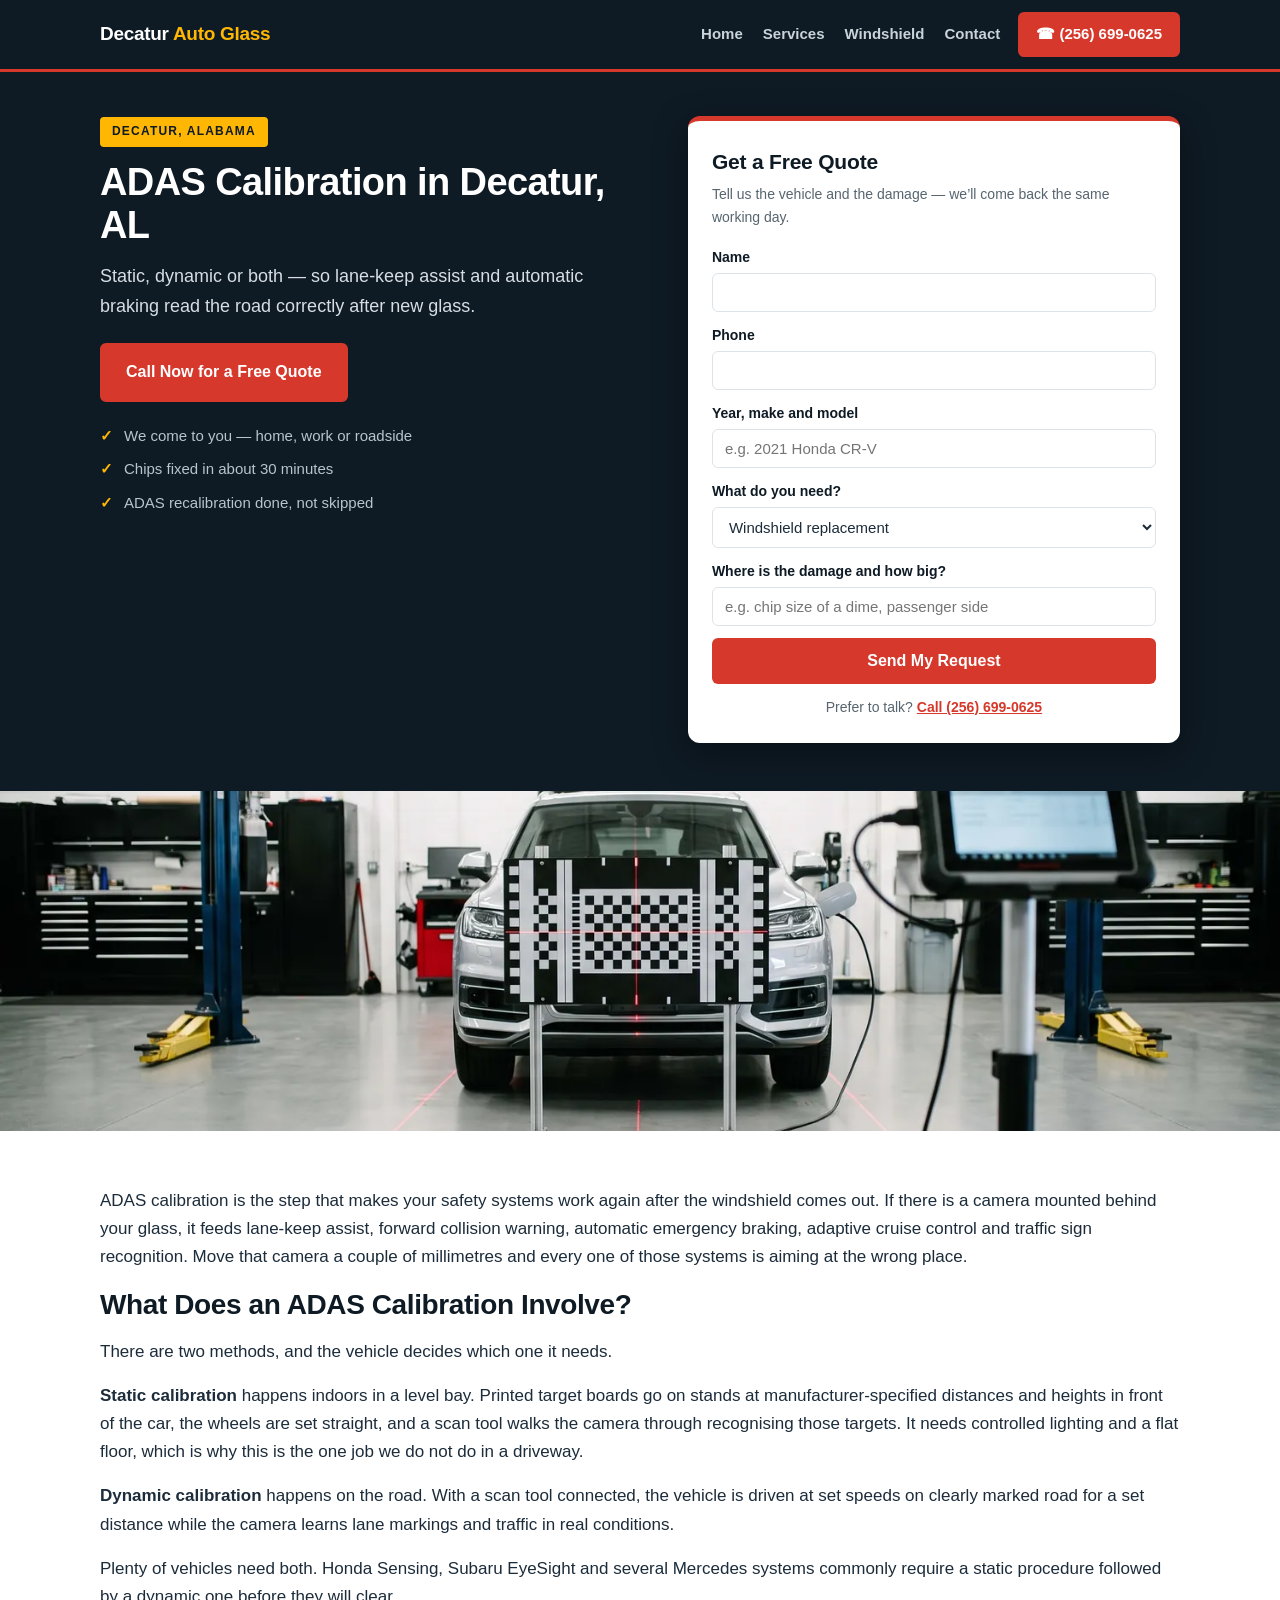
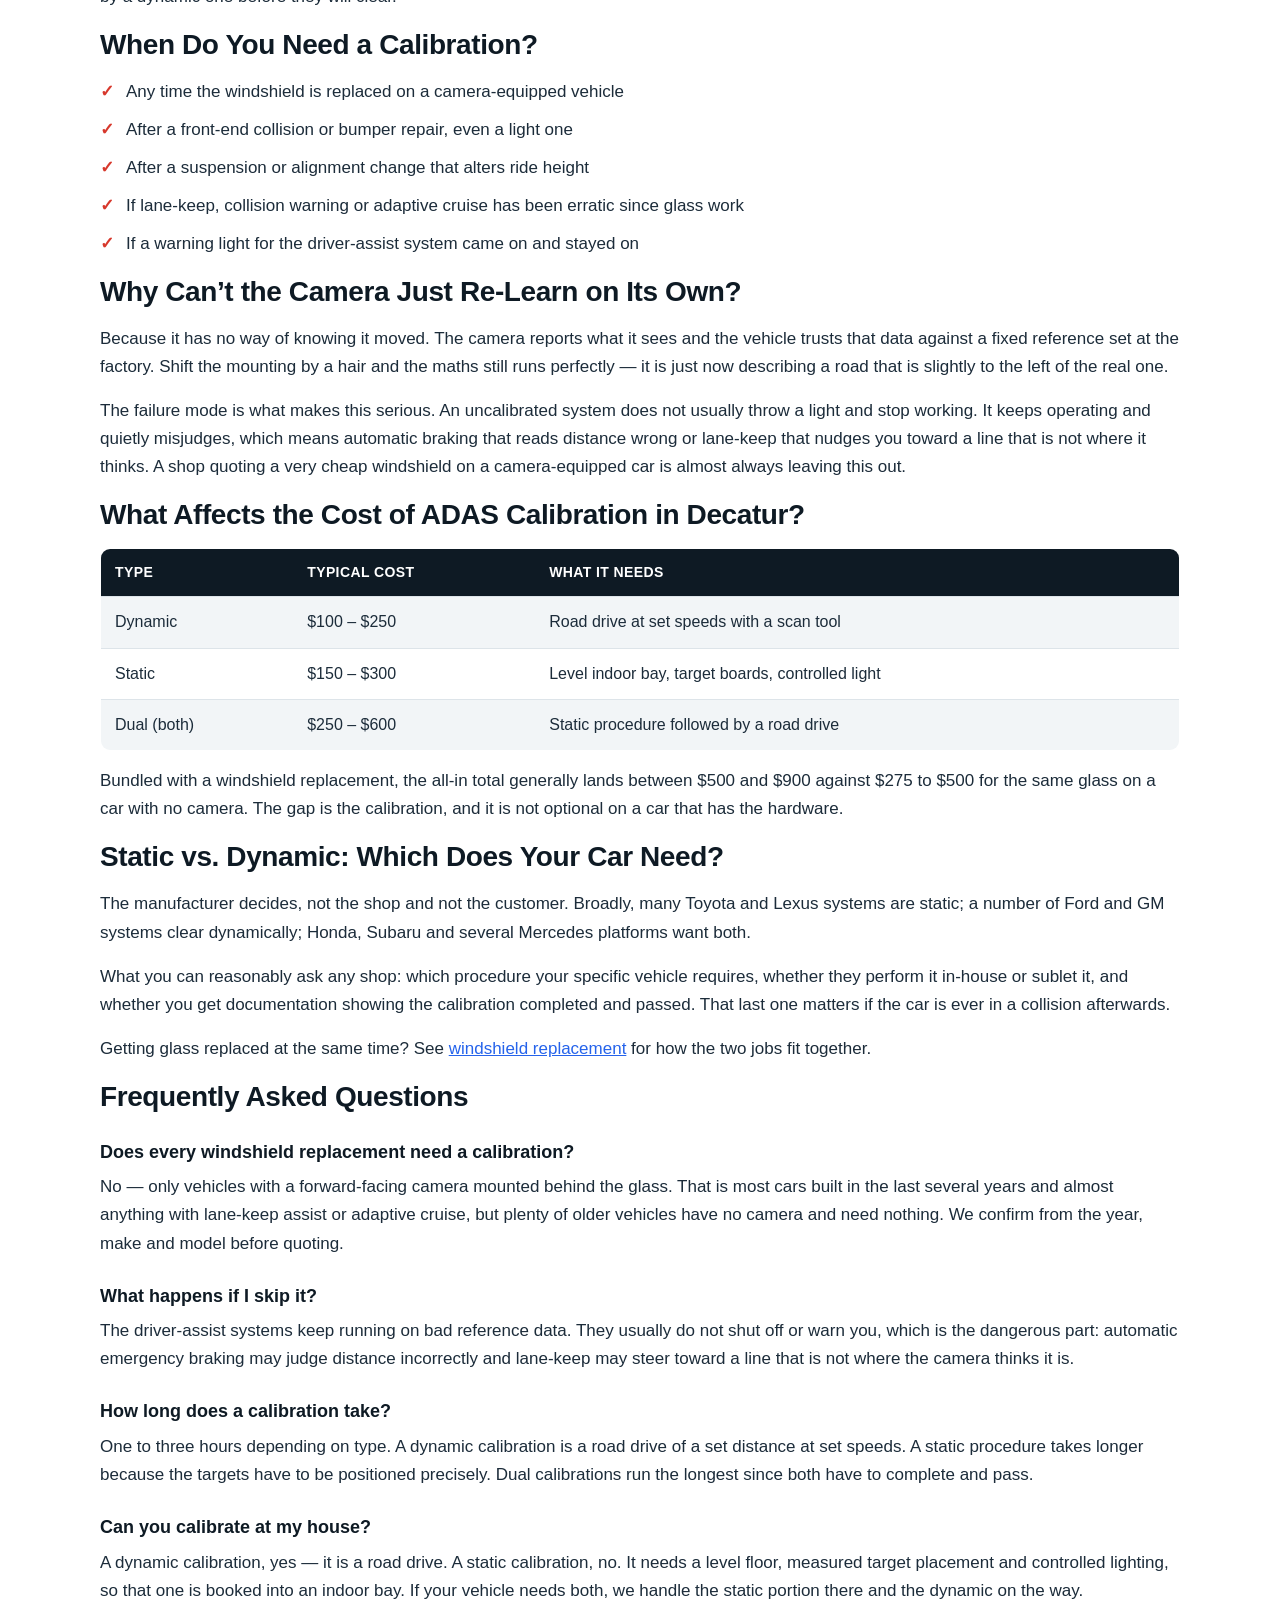
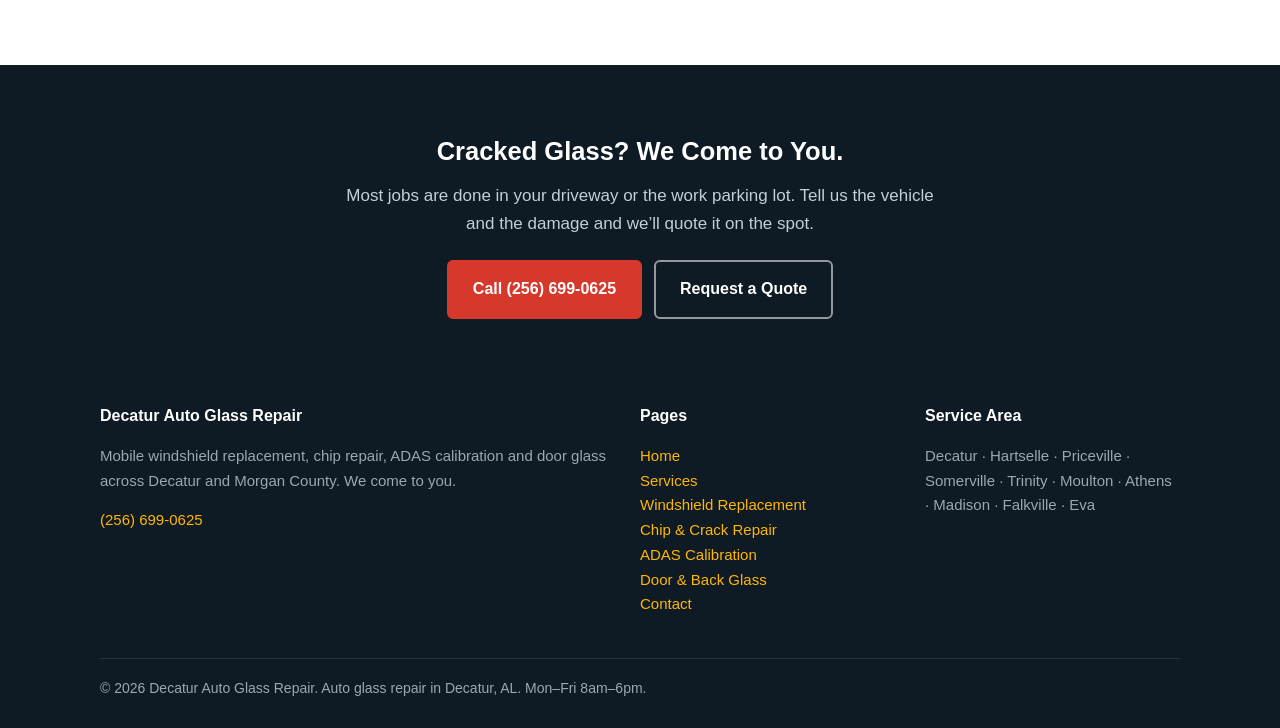
==== adas-calibration-decatur.html @ 7c1ac6b7 "Initial site build — Auto Glass Repair, Decatur AL Built to the 2026-08-31 standing rules from the o" ====
<!DOCTYPE html>
<html lang="en">
<head>
<meta charset="utf-8">
<meta name="viewport" content="width=device-width, initial-scale=1">
<title>ADAS Calibration in Decatur, AL | After New Glass</title>
<meta name="description" content="ADAS windshield camera calibration in Decatur, AL. Static, dynamic or dual, so lane-keep and automatic braking work after a replacement. (256) 699-0625.">
<link rel="canonical" href="https://www.decaturautoglassrepair.com/adas-calibration-decatur.html">
<link rel="stylesheet" href="styles.css">
</head>
<body>

<!-- NAV -->
<nav class="nav">
  <div class="nav-inner">
    <a class="brand" href="/">Decatur <span>Auto Glass</span></a>
    <div class="nav-links">
      <a href="/">Home</a>
      <a href="services.html">Services</a>
      <a href="windshield-replacement-decatur.html">Windshield</a>
      <a href="contact.html">Contact</a>
    </div>
    <a class="nav-cta" href="tel:+12566990625">&#9742; (256) 699-0625</a>
  </div>
</nav>

<header class="hero">
  <div class="wrap hero-grid">
    <div class="hero-copy">
      <span class="eyebrow">Decatur, Alabama</span>
      <h1>ADAS Calibration in Decatur, AL</h1>
      <p class="hero-sub">Static, dynamic or both &mdash; so lane-keep assist and automatic braking read the road correctly after new glass.</p>
      <a class="btn" href="tel:+12566990625">Call Now for a Free Quote</a>
      <ul class="hero-points">
        <li>We come to you &mdash; home, work or roadside</li>
        <li>Chips fixed in about 30 minutes</li>
        <li>ADAS recalibration done, not skipped</li>
      </ul>
    </div>
    <div class="hero-form">
      <h2>Get a Free Quote</h2>
      <p class="form-note">Tell us the vehicle and the damage &mdash; we&rsquo;ll come back the same working day.</p>
      <form action="https://formspree.io/f/mzebyjeb" method="POST">
        <input type="hidden" name="_subject" value="New Lead &mdash; ADAS Calibration">
        <label for="hf-name">Name</label>
        <input type="text" id="hf-name" name="name" required>
        <label for="hf-phone">Phone</label>
        <input type="tel" id="hf-phone" name="phone" required>
        <label for="hf-vehicle">Year, make and model</label>
        <input type="text" id="hf-vehicle" name="vehicle" placeholder="e.g. 2021 Honda CR-V" required>
        <label for="hf-service">What do you need?</label>
        <select id="hf-service" name="service">
          <option>Windshield replacement</option>
          <option>Chip or crack repair</option>
          <option>ADAS calibration</option>
          <option>Door or back glass</option>
          <option>Not sure &mdash; need advice</option>
        </select>
        <label for="hf-damage">Where is the damage and how big?</label>
        <input type="text" id="hf-damage" name="damage" placeholder="e.g. chip size of a dime, passenger side">
        <input type="text" name="_gotcha" style="display:none" tabindex="-1">
        <button type="submit">Send My Request</button>
      </form>
      <p class="form-alt">Prefer to talk? <a href="tel:+12566990625">Call (256) 699-0625</a></p>
    </div>
  </div>
</header>

<section class="hero-band">
  <img src="adas-calibration-decatur.webp" alt="Static calibration target board set up in front of an SUV" width="1600" height="900">
</section>

<section class="section">
  <div class="wrap">
<p>ADAS calibration is the step that makes your safety systems work again after the windshield comes out. If there is a camera mounted behind your glass, it feeds lane-keep assist, forward collision warning, automatic emergency braking, adaptive cruise control and traffic sign recognition. Move that camera a couple of millimetres and every one of those systems is aiming at the wrong place.</p>

<h2>What Does an ADAS Calibration Involve?</h2>
<p>There are two methods, and the vehicle decides which one it needs.</p>
<p><strong>Static calibration</strong> happens indoors in a level bay. Printed target boards go on stands at manufacturer-specified distances and heights in front of the car, the wheels are set straight, and a scan tool walks the camera through recognising those targets. It needs controlled lighting and a flat floor, which is why this is the one job we do not do in a driveway.</p>
<p><strong>Dynamic calibration</strong> happens on the road. With a scan tool connected, the vehicle is driven at set speeds on clearly marked road for a set distance while the camera learns lane markings and traffic in real conditions.</p>
<p>Plenty of vehicles need both. Honda Sensing, Subaru EyeSight and several Mercedes systems commonly require a static procedure followed by a dynamic one before they will clear.</p>

<h2>When Do You Need a Calibration?</h2>
<ul class="checks">
  <li>Any time the windshield is replaced on a camera-equipped vehicle</li>
  <li>After a front-end collision or bumper repair, even a light one</li>
  <li>After a suspension or alignment change that alters ride height</li>
  <li>If lane-keep, collision warning or adaptive cruise has been erratic since glass work</li>
  <li>If a warning light for the driver-assist system came on and stayed on</li>
</ul>

<h2>Why Can&rsquo;t the Camera Just Re-Learn on Its Own?</h2>
<p>Because it has no way of knowing it moved. The camera reports what it sees and the vehicle trusts that data against a fixed reference set at the factory. Shift the mounting by a hair and the maths still runs perfectly &mdash; it is just now describing a road that is slightly to the left of the real one.</p>
<p>The failure mode is what makes this serious. An uncalibrated system does not usually throw a light and stop working. It keeps operating and quietly misjudges, which means automatic braking that reads distance wrong or lane-keep that nudges you toward a line that is not where it thinks. A shop quoting a very cheap windshield on a camera-equipped car is almost always leaving this out.</p>

<h2>What Affects the Cost of ADAS Calibration in Decatur?</h2>
<div class="table-scroll">
<table class="price">
  <tr><th>Type</th><th>Typical cost</th><th>What it needs</th></tr>
  <tr><td>Dynamic</td><td>$100 &ndash; $250</td><td>Road drive at set speeds with a scan tool</td></tr>
  <tr><td>Static</td><td>$150 &ndash; $300</td><td>Level indoor bay, target boards, controlled light</td></tr>
  <tr><td>Dual (both)</td><td>$250 &ndash; $600</td><td>Static procedure followed by a road drive</td></tr>
</table>
</div>
<p>Bundled with a windshield replacement, the all-in total generally lands between $500 and $900 against $275 to $500 for the same glass on a car with no camera. The gap is the calibration, and it is not optional on a car that has the hardware.</p>

<h2>Static vs. Dynamic: Which Does Your Car Need?</h2>
<p>The manufacturer decides, not the shop and not the customer. Broadly, many Toyota and Lexus systems are static; a number of Ford and GM systems clear dynamically; Honda, Subaru and several Mercedes platforms want both.</p>
<p>What you can reasonably ask any shop: which procedure your specific vehicle requires, whether they perform it in-house or sublet it, and whether you get documentation showing the calibration completed and passed. That last one matters if the car is ever in a collision afterwards.</p>
<p>Getting glass replaced at the same time? See <a href="windshield-replacement-decatur.html" style="color: #2563eb; text-decoration: underline;">windshield replacement</a> for how the two jobs fit together.</p>

    <div class="faq">
<h2>Frequently Asked Questions</h2>
<h3>Does every windshield replacement need a calibration?</h3>
<p>No &mdash; only vehicles with a forward-facing camera mounted behind the glass. That is most cars built in the last several years and almost anything with lane-keep assist or adaptive cruise, but plenty of older vehicles have no camera and need nothing. We confirm from the year, make and model before quoting.</p>
<h3>What happens if I skip it?</h3>
<p>The driver-assist systems keep running on bad reference data. They usually do not shut off or warn you, which is the dangerous part: automatic emergency braking may judge distance incorrectly and lane-keep may steer toward a line that is not where the camera thinks it is.</p>
<h3>How long does a calibration take?</h3>
<p>One to three hours depending on type. A dynamic calibration is a road drive of a set distance at set speeds. A static procedure takes longer because the targets have to be positioned precisely. Dual calibrations run the longest since both have to complete and pass.</p>
<h3>Can you calibrate at my house?</h3>
<p>A dynamic calibration, yes &mdash; it is a road drive. A static calibration, no. It needs a level floor, measured target placement and controlled lighting, so that one is booked into an indoor bay. If your vehicle needs both, we handle the static portion there and the dynamic on the way.</p>
    </div>
  </div>
</section>

<section class="band">
  <div class="wrap">
    <h2>Cracked Glass? We Come to You.</h2>
    <p>Most jobs are done in your driveway or the work parking lot. Tell us the vehicle and the damage and we&rsquo;ll quote it on the spot.</p>
    <div class="btn-row" style="justify-content:center">
      <a class="btn" href="tel:+12566990625">Call (256) 699-0625</a>
      <a class="btn btn-ghost" href="contact.html">Request a Quote</a>
    </div>
  </div>
</section>

<!-- FOOTER -->
<footer class="footer">
  <div class="wrap">
    <div class="foot-grid">
      <div>
        <h4>Decatur Auto Glass Repair</h4>
        <p>Mobile windshield replacement, chip repair, ADAS calibration and door glass across Decatur and Morgan County. We come to you.</p>
        <p><a href="tel:+12566990625">(256) 699-0625</a></p>
      </div>
      <div>
        <h4>Pages</h4>
        <p><a href="/">Home</a><br>
        <a href="services.html">Services</a><br>
        <a href="windshield-replacement-decatur.html">Windshield Replacement</a><br>
        <a href="windshield-chip-repair-decatur.html">Chip &amp; Crack Repair</a><br>
        <a href="adas-calibration-decatur.html">ADAS Calibration</a><br>
        <a href="car-window-replacement-decatur.html">Door &amp; Back Glass</a><br>
        <a href="contact.html">Contact</a></p>
      </div>
      <div>
        <h4>Service Area</h4>
        <p>Decatur &middot; Hartselle &middot; Priceville &middot; Somerville &middot; Trinity &middot; Moulton &middot; Athens &middot; Madison &middot; Falkville &middot; Eva</p>
      </div>
    </div>
    <div class="foot-bottom">&copy; 2026 Decatur Auto Glass Repair. Auto glass repair in Decatur, AL. Mon&ndash;Fri 8am&ndash;6pm.</div>
  </div>
</footer>

<script type="application/ld+json">
{"@context": "https://schema.org", "@type": "AutoGlassShop", "name": "Decatur Auto Glass Repair", "telephone": "(256) 699-0625", "address": {"@type": "PostalAddress", "addressLocality": "Decatur", "addressRegion": "AL", "addressCountry": "US"}, "areaServed": "Decatur, AL", "description": "Mobile auto glass repair in Decatur, AL", "openingHours": "Mo-Fr 08:00-18:00"}
</script>
<script type="application/ld+json">
{"@context": "https://schema.org", "@type": "FAQPage", "mainEntity": [{"@type": "Question", "name": "Does every windshield replacement need a calibration?", "acceptedAnswer": {"@type": "Answer", "text": "No &mdash; only vehicles with a forward-facing camera mounted behind the glass. That is most cars built in the last several years and almost anything with lane-keep assist or adaptive cruise, but plenty of older vehicles have no camera and need nothing. We confirm from the year, make and model before quoting."}}, {"@type": "Question", "name": "What happens if I skip it?", "acceptedAnswer": {"@type": "Answer", "text": "The driver-assist systems keep running on bad reference data. They usually do not shut off or warn you, which is the dangerous part: automatic emergency braking may judge distance incorrectly and lane-keep may steer toward a line that is not where the camera thinks it is."}}, {"@type": "Question", "name": "How long does a calibration take?", "acceptedAnswer": {"@type": "Answer", "text": "One to three hours depending on type. A dynamic calibration is a road drive of a set distance at set speeds. A static procedure takes longer because the targets have to be positioned precisely. Dual calibrations run the longest since both have to complete and pass."}}, {"@type": "Question", "name": "Can you calibrate at my house?", "acceptedAnswer": {"@type": "Answer", "text": "A dynamic calibration, yes &mdash; it is a road drive. A static calibration, no. It needs a level floor, measured target placement and controlled lighting, so that one is booked into an indoor bay. If your vehicle needs both, we handle the static portion there and the dynamic on the way."}}]}
</script>
<script type="application/ld+json">
{"@context": "https://schema.org", "@type": "Service", "serviceType": "ADAS Calibration", "areaServed": "Decatur", "provider": {"@type": "AutoGlassShop", "name": "Decatur Auto Glass Repair"}}
</script>
</body>
</html>
---- styles.css ----
:root{
  --ink:#0e1a24; --steel:#1c2c3a; --red:#d7382c; --red-dk:#b52c22;
  --amber:#ffb703; --light:#f2f5f7; --white:#fff; --muted:#56656f;
  --line:#dde4e9; --shadow:0 6px 24px rgba(14,26,36,.11);
}
*{box-sizing:border-box}
body{margin:0;font-family:-apple-system,BlinkMacSystemFont,"Segoe UI",Roboto,Helvetica,Arial,sans-serif;
  color:var(--steel);background:var(--white);line-height:1.65;font-size:17px;-webkit-font-smoothing:antialiased}
img{max-width:100%;height:auto;display:block}
a{color:var(--red)}
.wrap{max-width:1120px;margin:0 auto;padding:0 20px}

/* NAV */
.nav{position:sticky;top:0;z-index:50;background:var(--ink);border-bottom:3px solid var(--red)}
.nav-inner{max-width:1120px;margin:0 auto;padding:12px 20px;display:flex;align-items:center;gap:18px;flex-wrap:wrap}
.brand{color:var(--white);font-weight:800;font-size:19px;letter-spacing:-.3px;text-decoration:none;line-height:1.2}
.brand span{color:var(--amber)}
.nav-links{display:flex;gap:20px;margin-left:auto;flex-wrap:wrap}
.nav-links a{color:#c9d3da;text-decoration:none;font-size:15px;font-weight:600}
.nav-links a:hover{color:var(--amber)}
.nav-cta{background:var(--red);color:var(--white);text-decoration:none;font-weight:800;font-size:15px;
  padding:10px 18px;border-radius:6px;white-space:nowrap}
.nav-cta:hover{background:var(--red-dk)}

/* HERO + QUOTE FORM */
.hero{background:var(--ink);padding:44px 0 48px}
.hero-grid{display:grid;grid-template-columns:1.05fr .95fr;gap:44px;align-items:start}
.hero-copy h1{color:var(--white);font-size:38px;line-height:1.15;margin:0 0 14px;font-weight:800;letter-spacing:-.6px}
.hero-copy p.hero-sub{color:#d6dee4;font-size:18px;margin:0 0 22px}
.eyebrow{display:inline-block;background:var(--amber);color:var(--ink);font-weight:800;font-size:12px;
  letter-spacing:1.2px;text-transform:uppercase;padding:5px 12px;border-radius:4px;margin-bottom:14px}
.hero-points{list-style:none;padding:0;margin:22px 0 0}
.hero-points li{color:#b9c4cd;font-size:15px;padding-left:24px;position:relative;margin-bottom:9px}
.hero-points li:before{content:"\2713";position:absolute;left:0;color:var(--amber);font-weight:800}
.hero-form{background:var(--white);border-radius:12px;padding:24px;box-shadow:0 10px 34px rgba(0,0,0,.36);
  border-top:5px solid var(--red)}
.hero-form h2{font-size:21px;margin:0 0 4px;color:var(--ink);font-weight:800;letter-spacing:-.2px}
.hero-form .form-note{font-size:14px;color:var(--muted);margin:0 0 16px}
.hero-form label{font-size:14px;margin-bottom:4px}
.hero-form input,.hero-form select{margin-bottom:12px;padding:10px 12px;font-size:15px}
.hero-form button{width:100%;padding:14px 20px;font-size:16px}
.form-alt{text-align:center;font-size:14px;color:var(--muted);margin:12px 0 0}
.form-alt a{font-weight:700}
.hero-band{line-height:0;background:var(--ink)}
.hero-band img{width:100%;height:340px;object-fit:cover}

.btn{display:inline-block;background:var(--red);color:var(--white);text-decoration:none;font-weight:800;
  padding:14px 24px;border-radius:6px;font-size:16px;border:2px solid var(--red)}
.btn:hover{background:var(--red-dk);border-color:var(--red-dk)}
.btn-ghost{background:transparent;color:var(--white);border:2px solid rgba(255,255,255,.55)}

/* SECTIONS */
.section{padding:56px 0}
.section.alt{background:var(--light)}
.section h2{font-size:28px;line-height:1.25;margin:0 0 16px;color:var(--ink);font-weight:800;letter-spacing:-.4px}
.section h3{font-size:19px;margin:26px 0 8px;color:var(--ink);font-weight:700}
.section p{margin:0 0 16px}
.lead{font-size:19px;color:var(--muted)}
.grid2{display:grid;grid-template-columns:1fr 1fr;gap:36px;align-items:start}
.grid3{display:grid;grid-template-columns:repeat(3,1fr);gap:22px}
.card{background:var(--white);border:1px solid var(--line);border-radius:10px;padding:22px;box-shadow:var(--shadow)}
.card h3{margin-top:0}
.figure{border-radius:10px;overflow:hidden;box-shadow:var(--shadow)}
ul.checks{list-style:none;padding:0;margin:0 0 16px}
ul.checks li{padding-left:26px;position:relative;margin-bottom:10px}
ul.checks li:before{content:"\2713";position:absolute;left:0;color:var(--red);font-weight:800}

/* VERDICT BOX — repair vs replace */
.verdict{display:grid;grid-template-columns:1fr 1fr;gap:20px;margin:0 0 18px}
.verdict > div{border-radius:10px;padding:20px;border:2px solid var(--line);background:var(--white)}
.verdict .ok{border-color:#2e7d32}
.verdict .no{border-color:var(--red)}
.verdict h3{margin-top:0}

table.price{width:100%;border-collapse:collapse;margin:0 0 16px;background:var(--white);
  border:1px solid var(--line);border-radius:10px;overflow:hidden;font-size:16px}
table.price th{background:var(--ink);color:var(--white);text-align:left;padding:12px 14px;font-size:14px;
  letter-spacing:.4px;text-transform:uppercase}
table.price td{padding:12px 14px;border-top:1px solid var(--line)}
table.price tr:nth-child(even) td{background:var(--light)}
.table-scroll{overflow-x:auto}

.band{background:var(--ink);color:var(--white);padding:44px 0;text-align:center}
.band h2{color:var(--white);margin-bottom:10px}
.band p{color:#c4ced6;max-width:620px;margin:0 auto 22px}
.btn-row{display:flex;gap:12px;flex-wrap:wrap}

.faq h3{font-size:18px;margin:24px 0 6px;color:var(--ink)}
.faq p{margin:0 0 4px}

/* SERVICES GRID */
.svc-grid{display:grid;grid-template-columns:repeat(4,1fr);gap:20px}
.svc-card{background:var(--white);border:1px solid var(--line);border-radius:10px;overflow:hidden;
  box-shadow:var(--shadow);display:flex;flex-direction:column}
.svc-card img{width:100%;height:160px;object-fit:cover}
.svc-card .svc-body{padding:16px 18px 18px;display:flex;flex-direction:column;flex:1}
.svc-card h3{margin:0 0 8px;font-size:17px;color:var(--ink);font-weight:700}
.svc-card p{font-size:14.5px;color:var(--muted);margin:0 0 14px;flex:1}
.svc-card a.svc-link{font-weight:700;font-size:14.5px;color:#2563eb;text-decoration:underline}

/* FOOTER */
.footer{background:var(--ink);color:#9aa8b3;padding:40px 0 28px;font-size:15px}
.footer a{color:var(--amber);text-decoration:none}
.footer h4{color:var(--white);font-size:16px;margin:0 0 10px}
.foot-grid{display:grid;grid-template-columns:2fr 1fr 1fr;gap:30px;margin-bottom:26px}
.foot-bottom{border-top:1px solid #24333f;padding-top:18px;font-size:14px}

form label{display:block;font-weight:700;margin-bottom:6px;font-size:15px;color:var(--ink)}
form input,form select,form textarea{width:100%;padding:12px 14px;border:1px solid var(--line);
  border-radius:6px;font-size:16px;font-family:inherit;margin-bottom:16px;background:var(--white);color:var(--steel)}
form button{background:var(--red);color:var(--white);border:0;padding:14px 28px;border-radius:6px;
  font-size:17px;font-weight:800;cursor:pointer;font-family:inherit}
form button:hover{background:var(--red-dk)}

@media(max-width:980px){ .svc-grid{grid-template-columns:1fr 1fr} }
@media(max-width:860px){
  .grid2,.grid3,.foot-grid,.verdict,.hero-grid{grid-template-columns:1fr}
  .hero-grid{gap:30px}
  .hero-copy h1{font-size:29px}
  .hero-band img{height:220px}
  .svc-grid{grid-template-columns:1fr}
  .nav-links{order:3;margin-left:0;width:100%;gap:16px}
  .nav-cta{margin-left:auto}
  .section{padding:40px 0}
}

/* repair-vs-replace box: green ticks on the left, red crosses on the right */
.verdict .ok ul.checks li:before{content:"\2713";color:#2e7d32}
.verdict .no ul.checks li:before{content:"\2717";color:var(--red)}
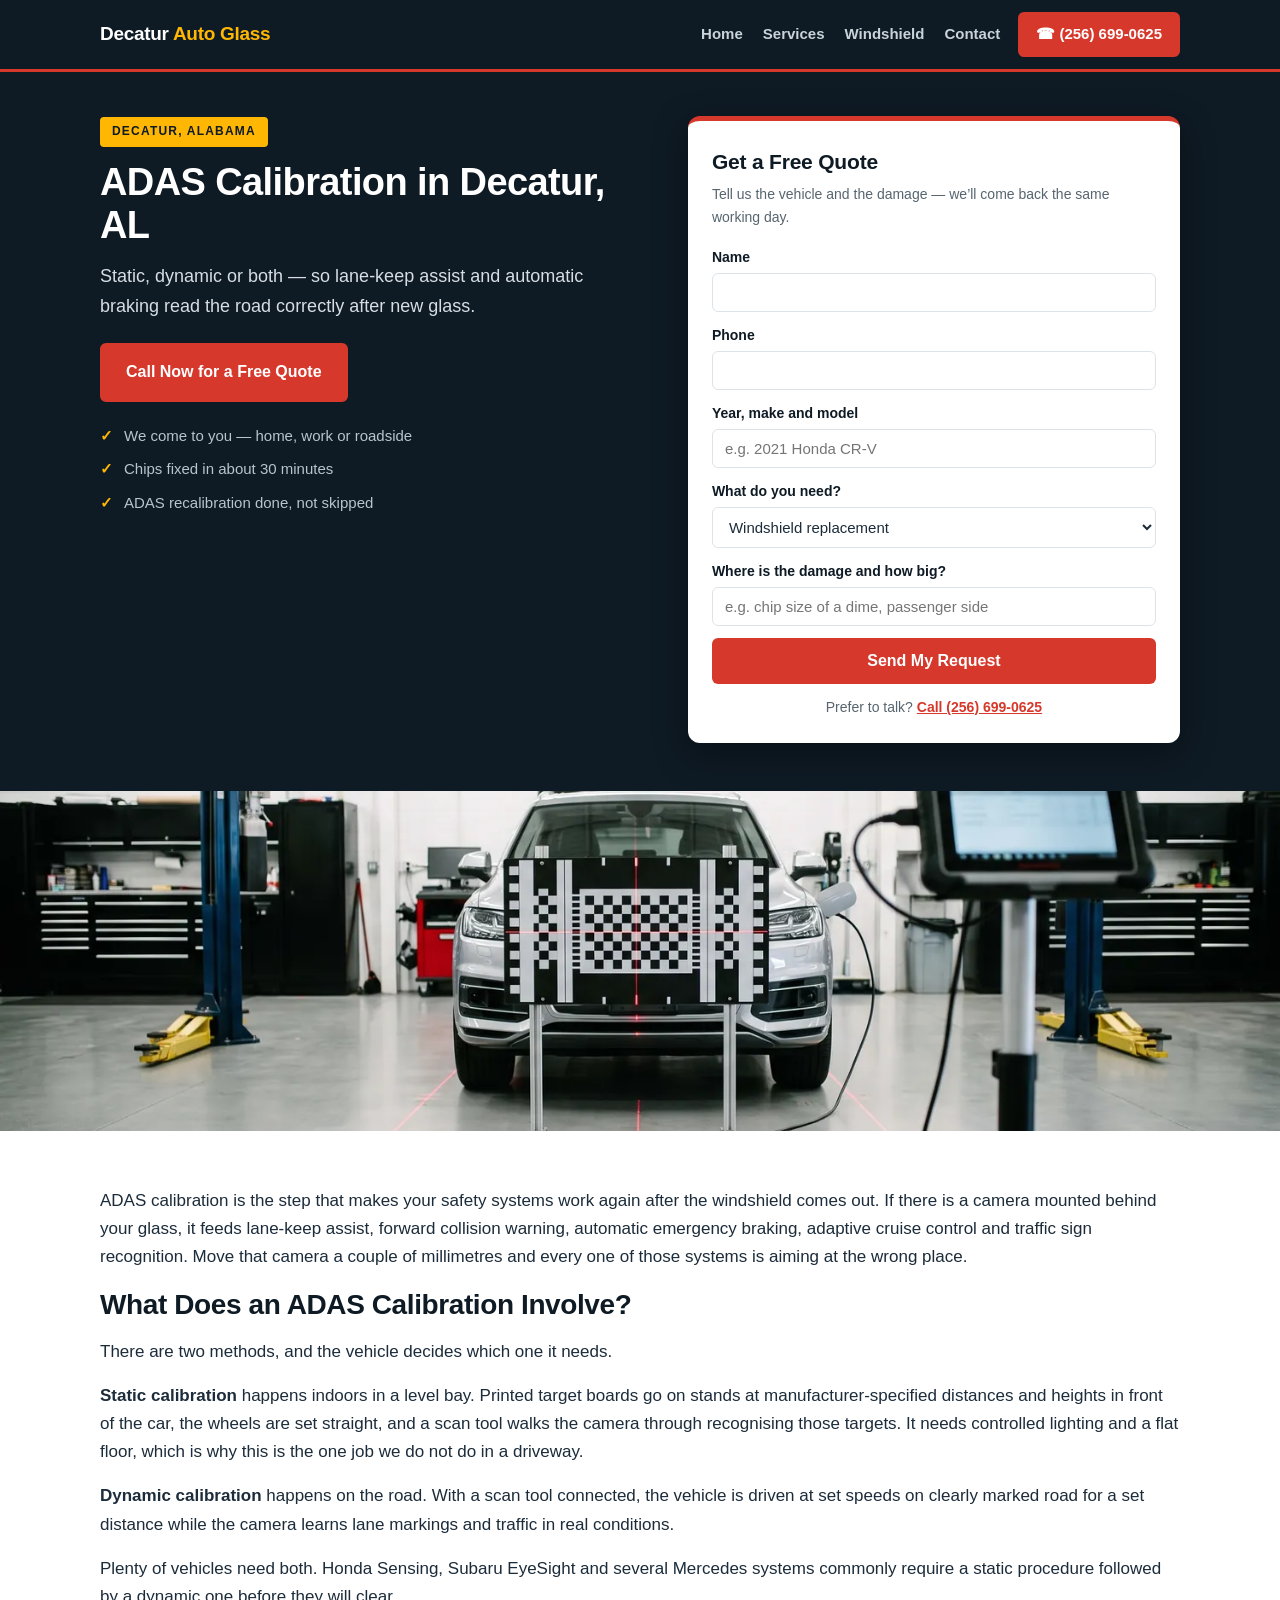
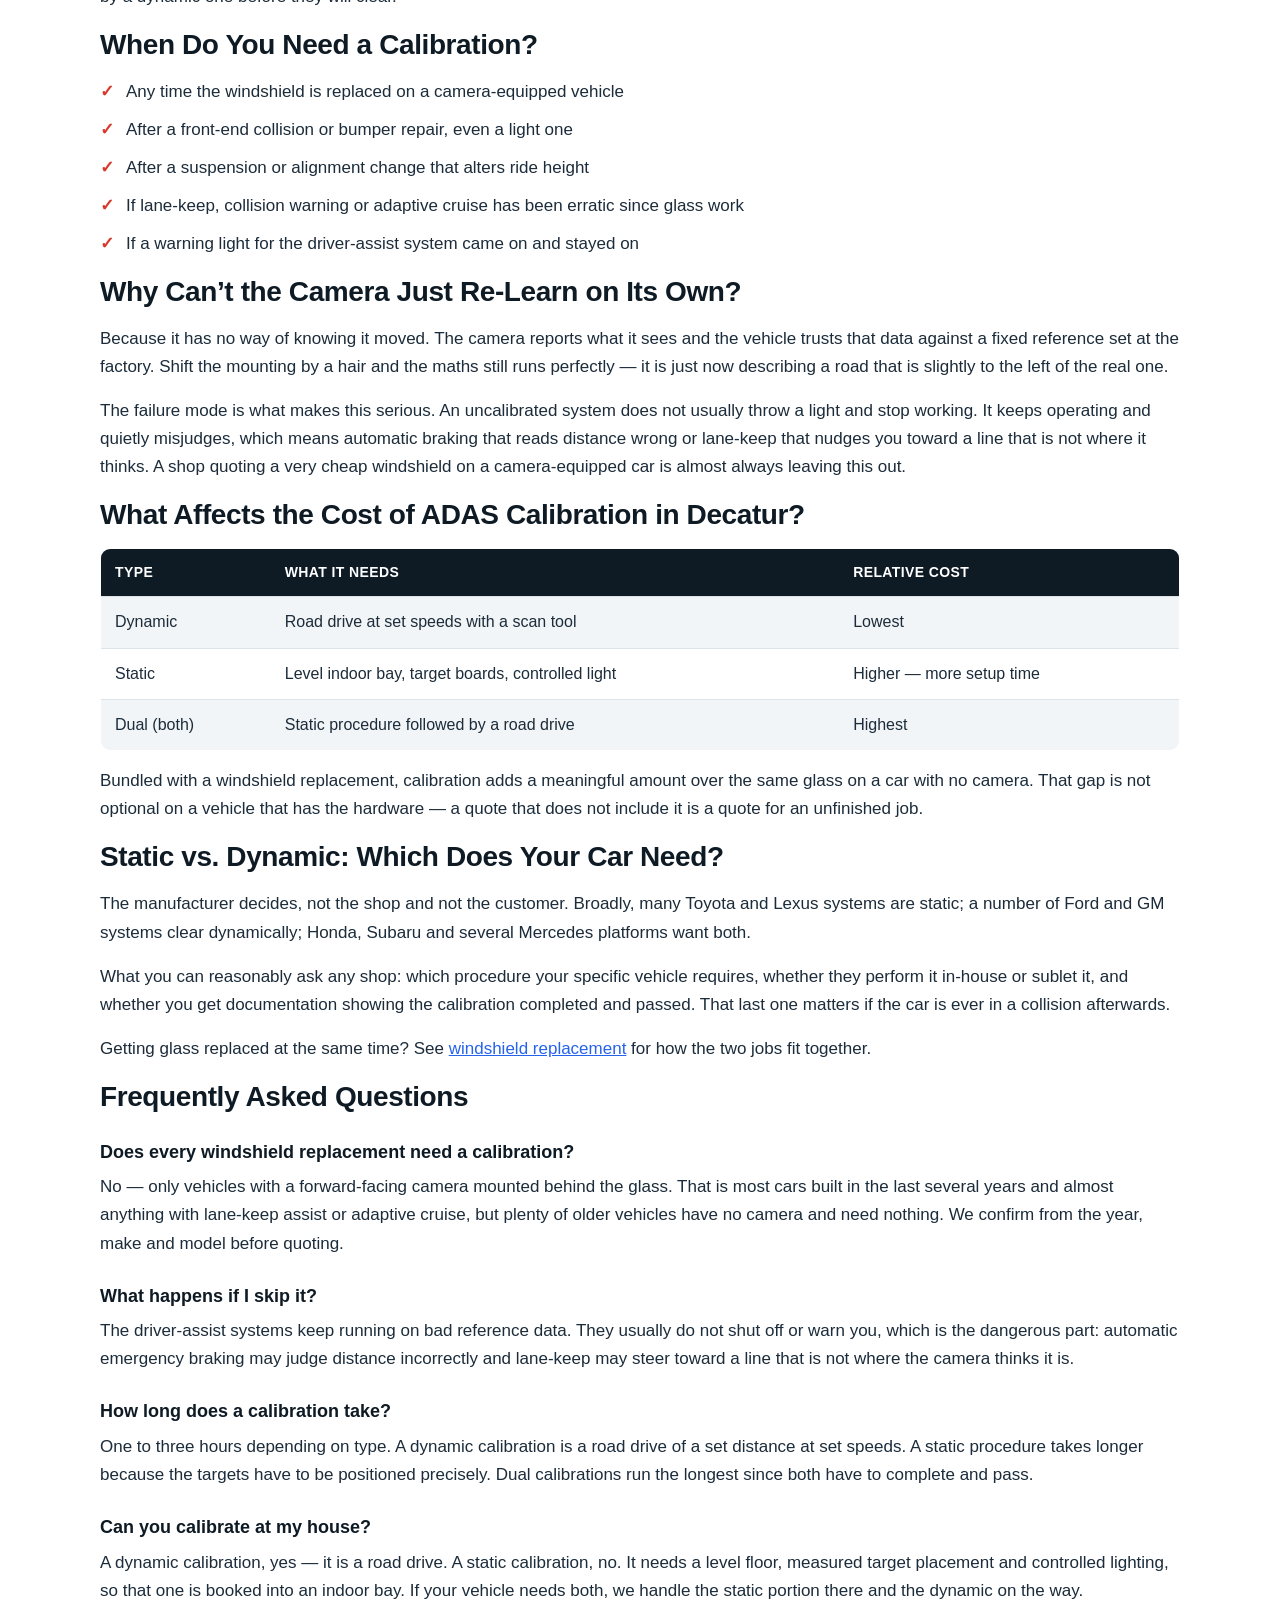
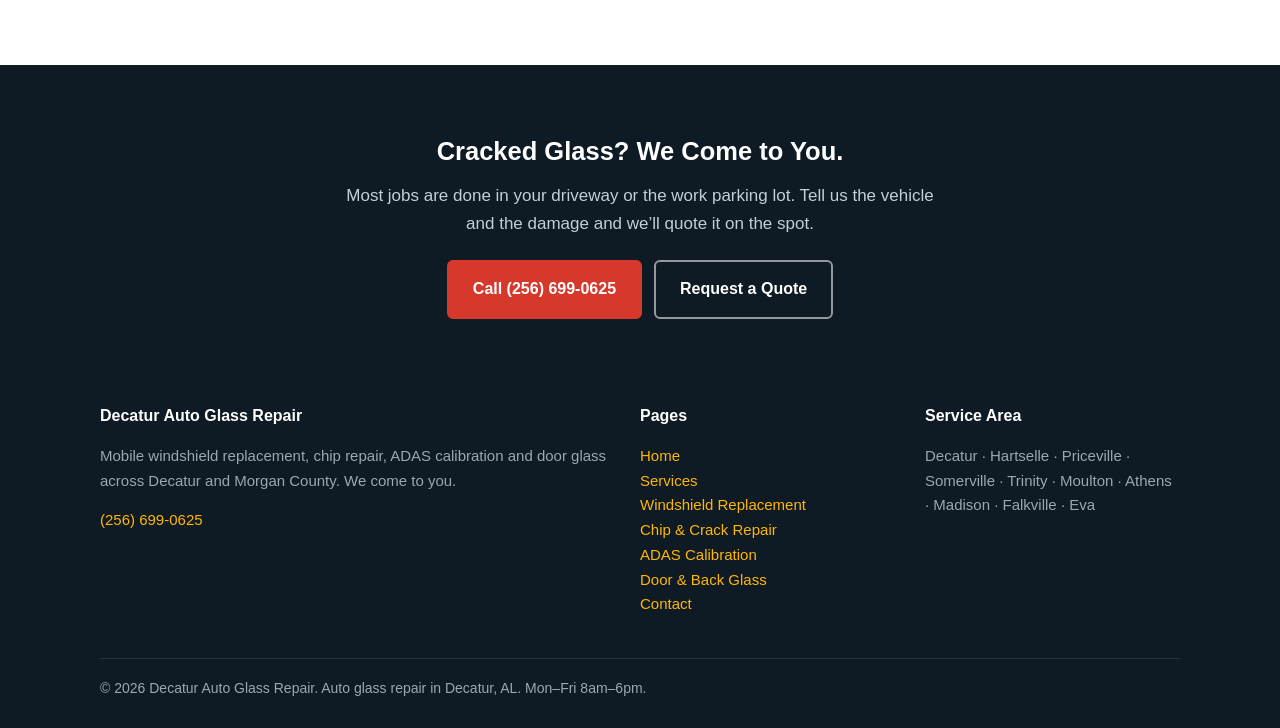
==== commit 043cde05: "Remove pricing from ADAS calibration page Price column swapped for a relative-cost column so the sta" ====
--- a/adas-calibration-decatur.html
+++ b/adas-calibration-decatur.html
@@ -96,13 +96,13 @@
 <h2>What Affects the Cost of ADAS Calibration in Decatur?</h2>
 <div class="table-scroll">
 <table class="price">
-  <tr><th>Type</th><th>Typical cost</th><th>What it needs</th></tr>
-  <tr><td>Dynamic</td><td>$100 &ndash; $250</td><td>Road drive at set speeds with a scan tool</td></tr>
-  <tr><td>Static</td><td>$150 &ndash; $300</td><td>Level indoor bay, target boards, controlled light</td></tr>
-  <tr><td>Dual (both)</td><td>$250 &ndash; $600</td><td>Static procedure followed by a road drive</td></tr>
+  <tr><th>Type</th><th>What it needs</th><th>Relative cost</th></tr>
+  <tr><td>Dynamic</td><td>Road drive at set speeds with a scan tool</td><td>Lowest</td></tr>
+  <tr><td>Static</td><td>Level indoor bay, target boards, controlled light</td><td>Higher &mdash; more setup time</td></tr>
+  <tr><td>Dual (both)</td><td>Static procedure followed by a road drive</td><td>Highest</td></tr>
 </table>
 </div>
-<p>Bundled with a windshield replacement, the all-in total generally lands between $500 and $900 against $275 to $500 for the same glass on a car with no camera. The gap is the calibration, and it is not optional on a car that has the hardware.</p>
+<p>Bundled with a windshield replacement, calibration adds a meaningful amount over the same glass on a car with no camera. That gap is not optional on a vehicle that has the hardware &mdash; a quote that does not include it is a quote for an unfinished job.</p>
 
 <h2>Static vs. Dynamic: Which Does Your Car Need?</h2>
 <p>The manufacturer decides, not the shop and not the customer. Broadly, many Toyota and Lexus systems are static; a number of Ford and GM systems clear dynamically; Honda, Subaru and several Mercedes platforms want both.</p>
